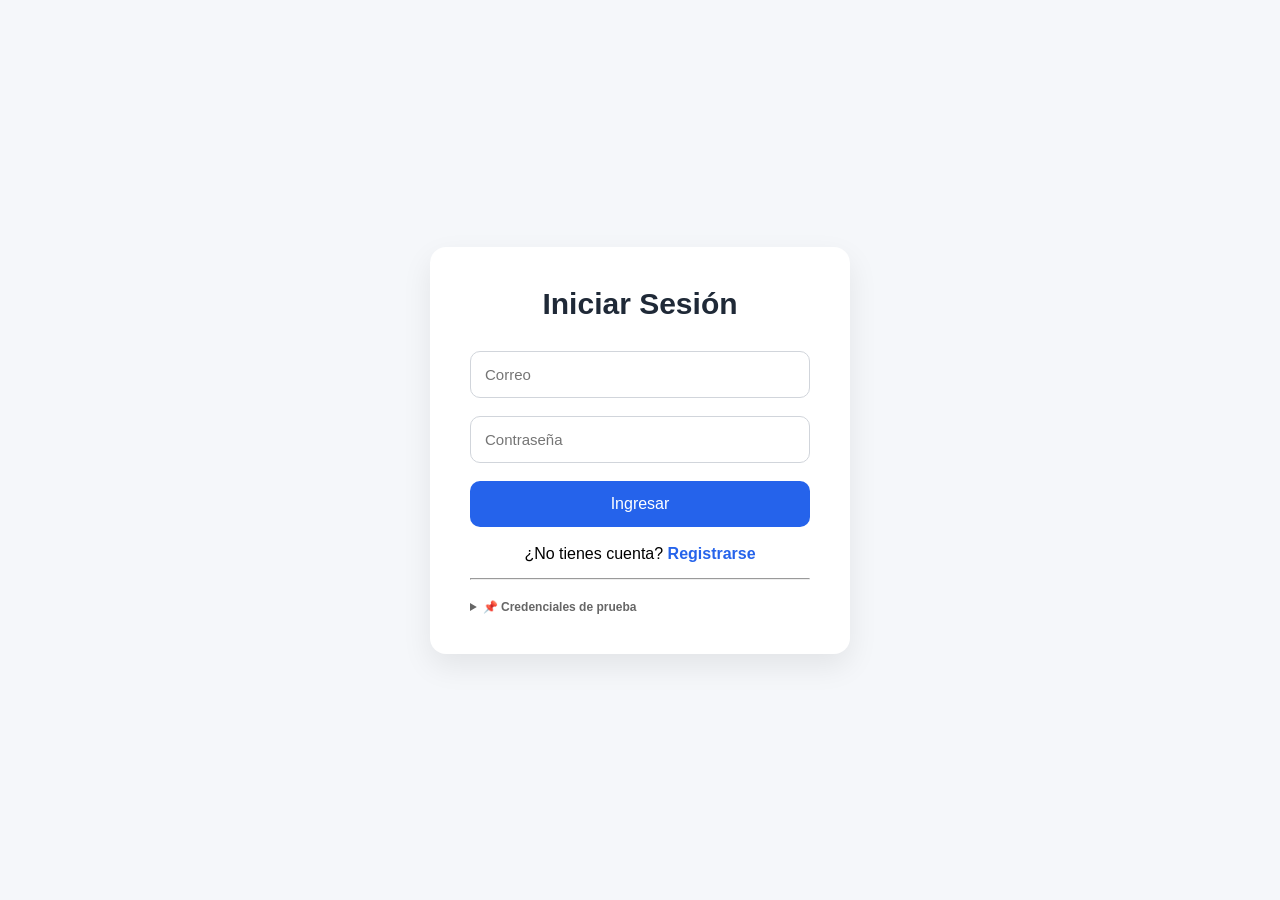
==== Proyecto_Final/Proyecto_Final/wwwroot/config.html @ 85cd3d86 "parteMason cambio" ====
<!DOCTYPE html>
<html lang="es">

<head>
    <meta charset="UTF-8">
    <meta name="viewport" content="width=device-width, initial-scale=1.0">
    <title>Configuraci�n - Admin</title>
    <link rel="stylesheet" href="css/config.css">
</head>

<body>
    <header>
        <nav class="navbar">
            <h1>Configuraci�n del Sistema</h1>
            <div>
                <span id="usuario"></span>
                <button id="btnVolver" class="btn-secondary">Volver al inicio</button>
                <button id="logout" class="btn-danger">Cerrar sesi�n</button>
            </div>
        </nav>
    </header>

    <div class="container">
        <!-- Secci�n de Gesti�n de Roles -->
        <section class="panel">
            <h2>?? Gesti�n de Roles</h2>
            
            <div class="section">
                <h3>Usuarios y sus roles</h3>
                <table id="usersTable" class="table">
                    <thead>
                        <tr>
                            <th>Email</th>
                            <th>Nombre</th>
                            <th>Roles actuales</th>
                            <th>Acciones</th>
                        </tr>
                    </thead>
                    <tbody>
                        <tr>
                            <td colspan="4" class="loading">Cargando usuarios...</td>
                        </tr>
                    </tbody>
                </table>
            </div>

            <div class="section">
                <h3>Asignar/Remover Rol</h3>
                <div class="form-group">
                    <select id="selectUser" placeholder="Selecciona un usuario">
                        <option value="">-- Selecciona un usuario --</option>
                    </select>
                    <select id="selectRole" placeholder="Selecciona un rol">
                        <option value="">-- Selecciona un rol --</option>
                    </select>
                    <button id="btnAssignRole" class="btn">Asignar rol</button>
                </div>
            </div>
        </section>

        <!-- Secci�n de Gesti�n de Secrets -->
        <section class="panel">
            <h2>?? Gesti�n de API Keys (Secrets)</h2>
            
            <div class="section">
                <h3>Secrets almacenados</h3>
                <table id="secretsTable" class="table">
                    <thead>
                        <tr>
                            <th>Clave</th>
                            <th>Descripci�n</th>
                            <th>Valor</th>
                            <th>�ltima actualizaci�n</th>
                            <th>Acciones</th>
                        </tr>
                    </thead>
                    <tbody>
                        <tr>
                            <td colspan="5" class="loading">Cargando secrets...</td>
                        </tr>
                    </tbody>
                </table>
            </div>

            <div class="section">
                <h3>Crear/Actualizar Secret</h3>
                <div class="form-group">
                    <input type="text" id="secretKey" placeholder="Clave del secret (ej: NewsApiKey)">
                    <input type="text" id="secretValue" placeholder="Valor del secret">
                    <input type="text" id="secretDescription" placeholder="Descripci�n (opcional)">
                    <button id="btnUpsertSecret" class="btn">Guardar Secret</button>
                </div>
            </div>
        </section>

        <!-- Secci�n de Descarga/Subida de JSON -->
        <section class="panel">
            <h2>?? Descargar/Subir Items como JSON</h2>
            
            <div class="section">
                <h3>Descargar item</h3>
                <p class="info">Selecciona un item guardado para descargarlo como JSON</p>
                <div id="itemsList" class="items-grid">
                    <p class="loading">Cargando items...</p>
                </div>
            </div>

            <div class="section">
                <h3>Subir JSON</h3>
                <p class="info">Sube un archivo JSON exportado de otra instancia</p>
                <div class="upload-area" id="uploadArea">
                    <input type="file" id="fileInput" accept=".json" style="display: none;">
                    <div class="upload-content">
                        <p>?? Arrastra un archivo JSON aqu� o haz clic para seleccionar</p>
                    </div>
                </div>
                <div id="uploadResult" class="hidden"></div>
            </div>
        </section>
    </div>

    <!-- Modal de confirmaci�n -->
    <div id="confirmModal" class="modal hidden">
        <div class="modal-content">
            <h3 id="confirmTitle">Confirmaci�n</h3>
            <p id="confirmMessage"></p>
            <div class="modal-buttons">
                <button id="confirmBtn" class="btn">Confirmar</button>
                <button id="cancelBtn" class="btn-secondary">Cancelar</button>
            </div>
        </div>
    </div>

    <!-- Toast de notificaciones -->
    <div id="toast" class="toast hidden"></div>

    <script src="js/api.js"></script>
    <script src="js/auth.js"></script>
    <script src="js/config.js"></script>
</body>

</html>
---- Proyecto_Final/Proyecto_Final/wwwroot/css/config.css ----
* {
    margin: 0;
    padding: 0;
    box-sizing: border-box;
    font-family: 'Segoe UI', Tahoma, Geneva, Verdana, sans-serif;
}

body {
    background: #f5f7fa;
    color: #1f2937;
}

header {
    background: linear-gradient(135deg, #2563eb 0%, #1e40af 100%);
    box-shadow: 0 4px 12px rgba(0, 0, 0, 0.1);
    position: sticky;
    top: 0;
    z-index: 100;
}

.navbar {
    display: flex;
    justify-content: space-between;
    align-items: center;
    padding: 20px 40px;
    color: white;
    max-width: 1400px;
    margin: 0 auto;
}

.navbar h1 {
    font-size: 28px;
    font-weight: 700;
}

.navbar div {
    display: flex;
    align-items: center;
    gap: 20px;
}

.navbar span {
    font-size: 14px;
    font-weight: 500;
}

.container {
    max-width: 1400px;
    margin: 0 auto;
    padding: 40px 20px;
}

.panel {
    background: white;
    border-radius: 12px;
    box-shadow: 0 2px 8px rgba(0, 0, 0, 0.06);
    padding: 30px;
    margin-bottom: 30px;
    animation: slideIn 0.3s ease-out;
}

@keyframes slideIn {
    from {
        opacity: 0;
        transform: translateY(20px);
    }
    to {
        opacity: 1;
        transform: translateY(0);
    }
}

.panel h2 {
    color: #2563eb;
    font-size: 24px;
    margin-bottom: 25px;
    border-bottom: 2px solid #eff6ff;
    padding-bottom: 15px;
}

.section {
    margin-bottom: 30px;
}

.section:last-child {
    margin-bottom: 0;
}

.section h3 {
    color: #374151;
    font-size: 16px;
    font-weight: 600;
    margin-bottom: 15px;
}

.form-group {
    display: flex;
    gap: 12px;
    flex-wrap: wrap;
    align-items: flex-end;
}

input, select {
    flex: 1;
    min-width: 200px;
    padding: 12px 16px;
    border: 1px solid #d1d5db;
    border-radius: 8px;
    font-size: 14px;
    transition: all 0.25s;
    outline: none;
}

input:focus, select:focus {
    border-color: #2563eb;
    box-shadow: 0 0 0 4px rgba(37, 99, 235, 0.12);
    background-color: #f9fafb;
}

input::placeholder {
    color: #9ca3af;
}

/* Buttons */
.btn {
    padding: 12px 24px;
    border: none;
    border-radius: 8px;
    background: #2563eb;
    color: white;
    font-size: 14px;
    font-weight: 600;
    cursor: pointer;
    transition: all 0.25s;
    white-space: nowrap;
}

.btn:hover {
    background: #1d4ed8;
    box-shadow: 0 4px 12px rgba(37, 99, 235, 0.3);
}

.btn:active {
    transform: scale(0.98);
}

.btn-secondary {
    background: #6b7280;
    color: white;
}

.btn-secondary:hover {
    background: #4b5563;
}

.btn-danger {
    background: #ef4444;
    color: white;
}

.btn-danger:hover {
    background: #dc2626;
}

.btn-small {
    padding: 8px 16px;
    font-size: 12px;
}

.btn-remove {
    background: #ef4444;
    padding: 6px 12px;
    font-size: 12px;
}

.btn-remove:hover {
    background: #dc2626;
}

.btn-download {
    background: #10b981;
    padding: 6px 12px;
    font-size: 12px;
}

.btn-download:hover {
    background: #059669;
}

/* Tables */
.table {
    width: 100%;
    border-collapse: collapse;
    margin-top: 12px;
}

.table thead {
    background: #f3f4f6;
    border-bottom: 2px solid #e5e7eb;
}

.table th {
    padding: 14px;
    text-align: left;
    font-weight: 600;
    color: #374151;
    font-size: 13px;
    text-transform: uppercase;
    letter-spacing: 0.5px;
}

.table td {
    padding: 14px;
    border-bottom: 1px solid #e5e7eb;
    font-size: 14px;
}

.table tbody tr {
    transition: background-color 0.2s;
}

.table tbody tr:hover {
    background-color: #f9fafb;
}

.table .loading {
    text-align: center;
    color: #9ca3af;
    font-style: italic;
}

.table .actions {
    display: flex;
    gap: 8px;
}

.badge {
    display: inline-block;
    padding: 4px 12px;
    background: #dbeafe;
    color: #1e40af;
    border-radius: 20px;
    font-size: 12px;
    font-weight: 600;
    margin-right: 6px;
    margin-bottom: 4px;
}

.badge.admin {
    background: #fecaca;
    color: #991b1b;
}

.badge.editor {
    background: #c7d2fe;
    color: #3730a3;
}

/* Items Grid */
.items-grid {
    display: grid;
    grid-template-columns: repeat(auto-fill, minmax(280px, 1fr));
    gap: 16px;
    margin-top: 12px;
}

.item-card {
    background: #f9fafb;
    border: 1px solid #e5e7eb;
    border-radius: 8px;
    padding: 16px;
    transition: all 0.2s;
}

.item-card:hover {
    border-color: #2563eb;
    box-shadow: 0 4px 12px rgba(37, 99, 235, 0.1);
}

.item-card h4 {
    color: #1f2937;
    font-size: 14px;
    margin-bottom: 8px;
    overflow: hidden;
    text-overflow: ellipsis;
    white-space: nowrap;
}

.item-card p {
    color: #6b7280;
    font-size: 12px;
    margin-bottom: 12px;
    height: 40px;
    overflow: hidden;
    text-overflow: ellipsis;
    display: -webkit-box;
    -webkit-line-clamp: 2;
    -webkit-box-orient: vertical;
}

.item-card .meta {
    display: flex;
    justify-content: space-between;
    align-items: center;
    font-size: 11px;
    color: #9ca3af;
    margin-bottom: 12px;
}

.item-card .actions {
    display: flex;
    gap: 8px;
}

/* Upload Area */
.upload-area {
    border: 2px dashed #d1d5db;
    border-radius: 12px;
    padding: 40px;
    text-align: center;
    background: #f9fafb;
    cursor: pointer;
    transition: all 0.3s;
    margin-top: 12px;
}

.upload-area:hover {
    border-color: #2563eb;
    background: #eff6ff;
}

.upload-area.dragover {
    border-color: #2563eb;
    background: #dbeafe;
    box-shadow: 0 4px 12px rgba(37, 99, 235, 0.15);
}

.upload-content {
    pointer-events: none;
}

.upload-content p {
    color: #6b7280;
    font-size: 16px;
    margin: 0;
}

.info {
    color: #6b7280;
    font-size: 13px;
    margin-bottom: 12px;
}

/* Upload Result */
.upload-result {
    margin-top: 16px;
    padding: 16px;
    border-radius: 8px;
    border-left: 4px solid #10b981;
    background: #f0fdf4;
    color: #166534;
}

.upload-result.error {
    border-left-color: #ef4444;
    background: #fef2f2;
    color: #991b1b;
}

.upload-result h4 {
    font-size: 14px;
    margin-bottom: 8px;
}

.upload-result p {
    font-size: 13px;
    line-height: 1.5;
}

/* Modal */
.modal {
    position: fixed;
    top: 0;
    left: 0;
    right: 0;
    bottom: 0;
    background: rgba(0, 0, 0, 0.5);
    display: flex;
    justify-content: center;
    align-items: center;
    z-index: 1000;
}

.modal.hidden {
    display: none;
}

.modal-content {
    background: white;
    border-radius: 12px;
    padding: 30px;
    max-width: 400px;
    box-shadow: 0 20px 40px rgba(0, 0, 0, 0.3);
    animation: modalAppear 0.3s ease-out;
}

@keyframes modalAppear {
    from {
        opacity: 0;
        transform: scale(0.95);
    }
    to {
        opacity: 1;
        transform: scale(1);
    }
}

.modal-content h3 {
    color: #1f2937;
    font-size: 18px;
    margin-bottom: 12px;
}

.modal-content p {
    color: #6b7280;
    font-size: 14px;
    margin-bottom: 24px;
    line-height: 1.5;
}

.modal-buttons {
    display: flex;
    gap: 12px;
    justify-content: flex-end;
}

.modal-buttons button {
    flex: 0;
    padding: 10px 20px;
}

/* Toast */
.toast {
    position: fixed;
    bottom: 20px;
    right: 20px;
    background: white;
    color: #1f2937;
    padding: 16px 24px;
    border-radius: 8px;
    box-shadow: 0 10px 25px rgba(0, 0, 0, 0.15);
    z-index: 2000;
    animation: toastSlideIn 0.3s ease-out;
    border-left: 4px solid #10b981;
}

.toast.hidden {
    display: none;
}

.toast.error {
    border-left-color: #ef4444;
}

.toast.warning {
    border-left-color: #f59e0b;
}

@keyframes toastSlideIn {
    from {
        opacity: 0;
        transform: translateX(400px);
    }
    to {
        opacity: 1;
        transform: translateX(0);
    }
}

.hidden {
    display: none !important;
}

/* Responsive */
@media (max-width: 768px) {
    .navbar {
        flex-direction: column;
        gap: 15px;
        padding: 15px 20px;
    }

    .navbar h1 {
        font-size: 20px;
    }

    .navbar div {
        width: 100%;
        justify-content: space-between;
    }

    .container {
        padding: 20px 10px;
    }

    .panel {
        padding: 20px;
    }

    .form-group {
        flex-direction: column;
    }

    input, select {
        min-width: unset;
        width: 100%;
    }

    .btn {
        width: 100%;
    }

    .table {
        font-size: 12px;
    }

    .table th, .table td {
        padding: 10px;
    }

    .items-grid {
        grid-template-columns: 1fr;
    }

    .upload-area {
        padding: 20px;
    }
}
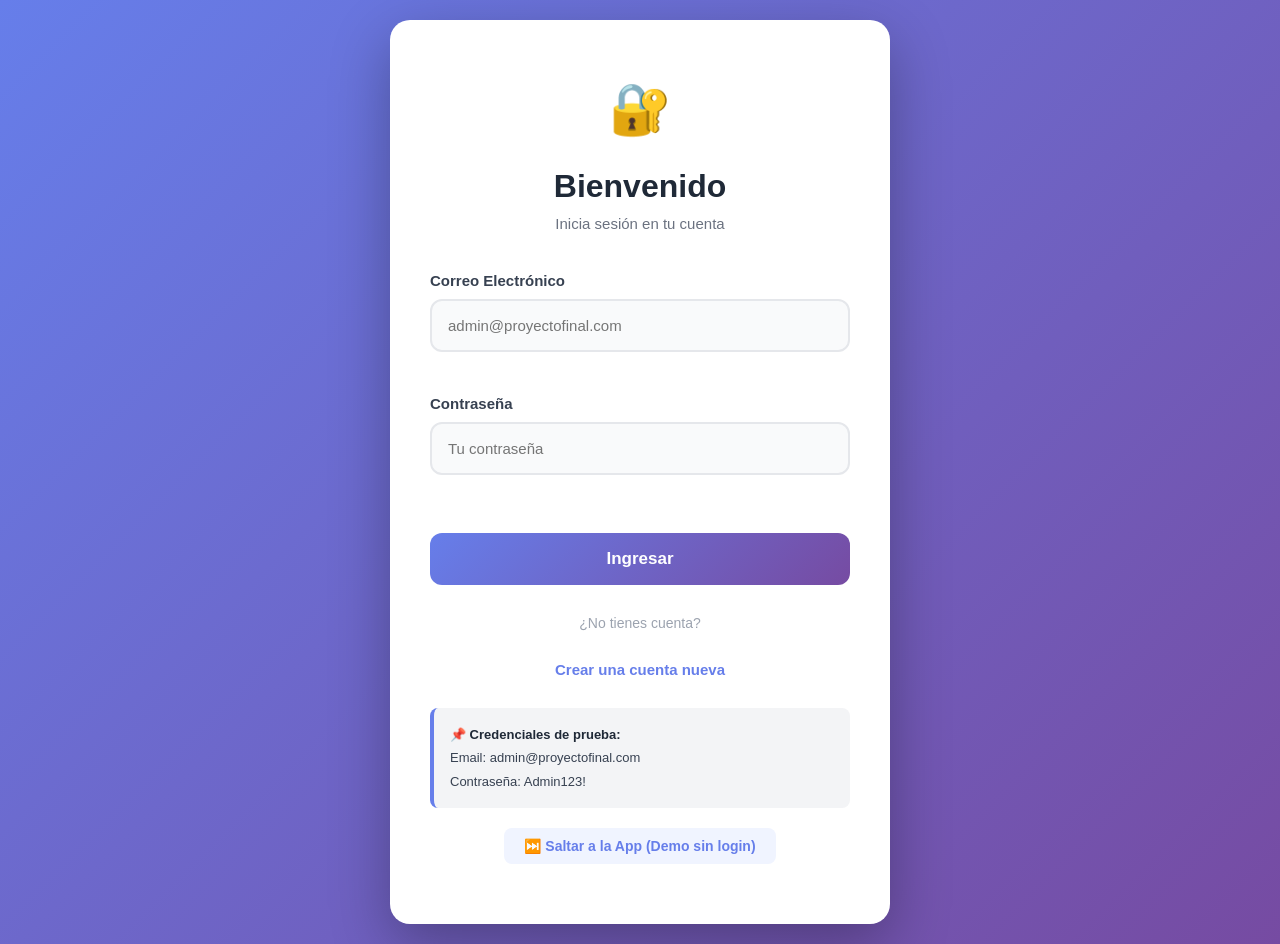
==== commit 607d8fe3: "fix: corregir bugs criticos de frontend que impedian el uso de la app - api.js apuntaba a https://lo" ====
--- a/Proyecto_Final/Proyecto_Final/wwwroot/config.html
+++ b/Proyecto_Final/Proyecto_Final/wwwroot/config.html
@@ -4,27 +4,27 @@
 <head>
     <meta charset="UTF-8">
     <meta name="viewport" content="width=device-width, initial-scale=1.0">
-    <title>Configuraci�n - Admin</title>
+    <title>Configuración - Admin</title>
     <link rel="stylesheet" href="css/config.css">
 </head>
 
 <body>
     <header>
         <nav class="navbar">
-            <h1>Configuraci�n del Sistema</h1>
+            <h1>Configuración del Sistema</h1>
             <div>
                 <span id="usuario"></span>
                 <button id="btnVolver" class="btn-secondary">Volver al inicio</button>
-                <button id="logout" class="btn-danger">Cerrar sesi�n</button>
+                <button id="logout" class="btn-danger">Cerrar sesión</button>
             </div>
         </nav>
     </header>
 
     <div class="container">
-        <!-- Secci�n de Gesti�n de Roles -->
+        <!-- Sección de Gestión de Roles -->
         <section class="panel">
-            <h2>?? Gesti�n de Roles</h2>
-            
+            <h2>🔐 Gestión de Roles</h2>
+
             <div class="section">
                 <h3>Usuarios y sus roles</h3>
                 <table id="usersTable" class="table">
@@ -58,19 +58,19 @@
             </div>
         </section>
 
-        <!-- Secci�n de Gesti�n de Secrets -->
+        <!-- Sección de Gestión de Secrets -->
         <section class="panel">
-            <h2>?? Gesti�n de API Keys (Secrets)</h2>
-            
+            <h2>🔑 Gestión de API Keys (Secrets)</h2>
+
             <div class="section">
                 <h3>Secrets almacenados</h3>
                 <table id="secretsTable" class="table">
                     <thead>
                         <tr>
                             <th>Clave</th>
-                            <th>Descripci�n</th>
+                            <th>Descripción</th>
                             <th>Valor</th>
-                            <th>�ltima actualizaci�n</th>
+                            <th>Última actualización</th>
                             <th>Acciones</th>
                         </tr>
                     </thead>
@@ -87,16 +87,16 @@
                 <div class="form-group">
                     <input type="text" id="secretKey" placeholder="Clave del secret (ej: NewsApiKey)">
                     <input type="text" id="secretValue" placeholder="Valor del secret">
-                    <input type="text" id="secretDescription" placeholder="Descripci�n (opcional)">
+                    <input type="text" id="secretDescription" placeholder="Descripción (opcional)">
                     <button id="btnUpsertSecret" class="btn">Guardar Secret</button>
                 </div>
             </div>
         </section>
 
-        <!-- Secci�n de Descarga/Subida de JSON -->
+        <!-- Sección de Descarga/Subida de JSON -->
         <section class="panel">
-            <h2>?? Descargar/Subir Items como JSON</h2>
-            
+            <h2>📥 Descargar/Subir Items como JSON</h2>
+
             <div class="section">
                 <h3>Descargar item</h3>
                 <p class="info">Selecciona un item guardado para descargarlo como JSON</p>
@@ -111,7 +111,7 @@
                 <div class="upload-area" id="uploadArea">
                     <input type="file" id="fileInput" accept=".json" style="display: none;">
                     <div class="upload-content">
-                        <p>?? Arrastra un archivo JSON aqu� o haz clic para seleccionar</p>
+                        <p>📎 Arrastra un archivo JSON aquí o haz clic para seleccionar</p>
                     </div>
                 </div>
                 <div id="uploadResult" class="hidden"></div>
@@ -119,10 +119,10 @@
         </section>
     </div>
 
-    <!-- Modal de confirmaci�n -->
+    <!-- Modal de confirmación -->
     <div id="confirmModal" class="modal hidden">
         <div class="modal-content">
-            <h3 id="confirmTitle">Confirmaci�n</h3>
+            <h3 id="confirmTitle">Confirmación</h3>
             <p id="confirmMessage"></p>
             <div class="modal-buttons">
                 <button id="confirmBtn" class="btn">Confirmar</button>
